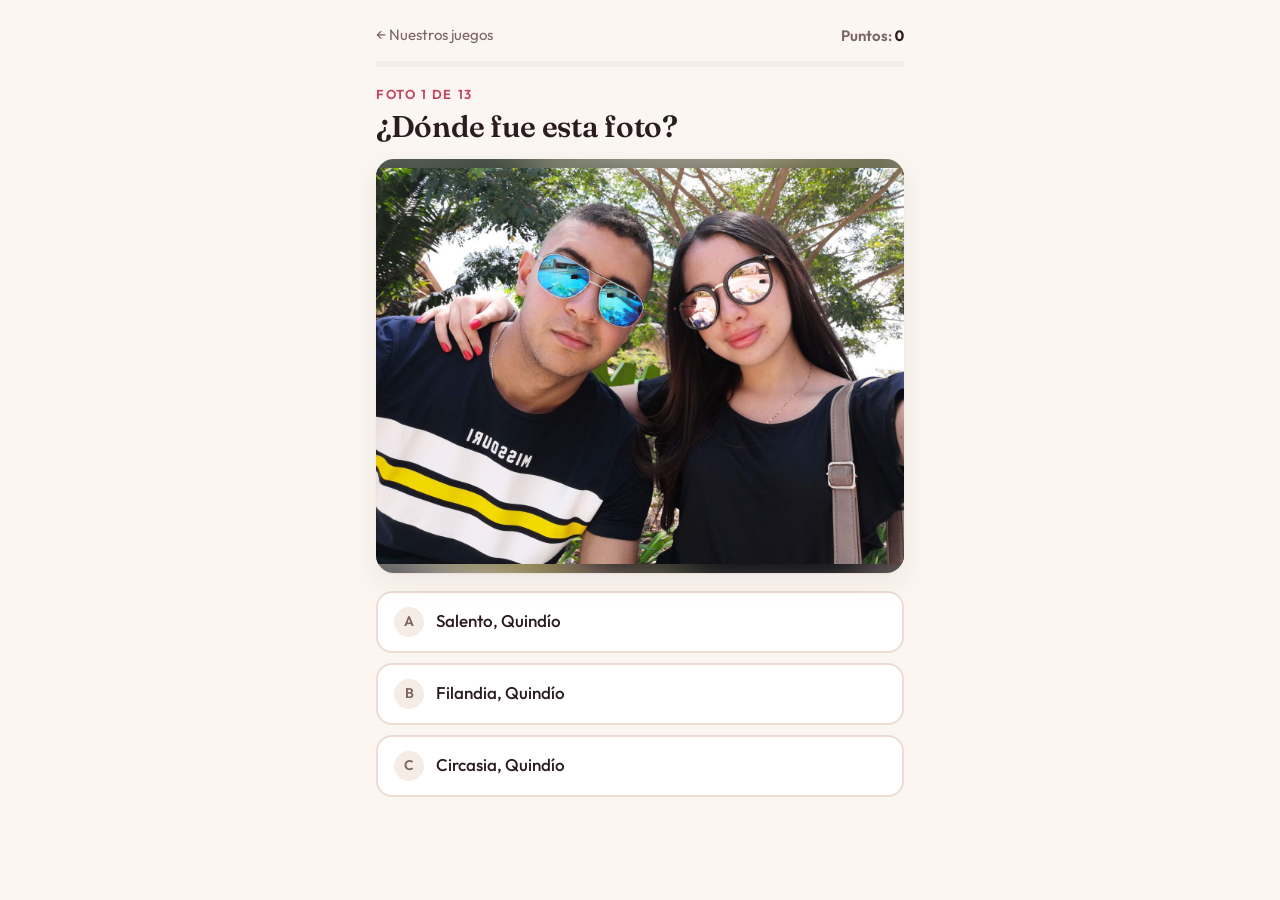
==== donde-fue/index.html @ fe11af91 "Juegos de pareja: sopa de letras y ¿Dónde fue? Portada con los juegos, sopa de letras con 16 palabra" ====
<!doctype html>
<html lang="es">
<head>
  <meta charset="utf-8">
  <meta name="viewport" content="width=device-width, initial-scale=1, viewport-fit=cover">
  <title>¿Dónde fue?</title>
  <link rel="preconnect" href="https://fonts.googleapis.com">
  <link rel="preconnect" href="https://fonts.gstatic.com" crossorigin>
  <link href="https://fonts.googleapis.com/css2?family=Fraunces:opsz,wght@9..144,500;9..144,600&family=Outfit:wght@400;500;600&display=swap" rel="stylesheet">
  <link rel="stylesheet" href="../estilos.css">
  <style>
    .contenedor { max-width: 560px; }
    .arriba { display: flex; align-items: center; justify-content: space-between; gap: 12px; margin-bottom: 14px; }
    .puntos { font: 600 15px/1 var(--font-ui); color: var(--muted); font-variant-numeric: tabular-nums; }
    .puntos strong { color: var(--text); }

    .progreso { height: 6px; background: var(--surface-2); border-radius: 99px; overflow: hidden; margin-bottom: 18px; }
    .progreso div { height: 100%; width: 0; background: var(--accent); border-radius: 99px; transition: width .35s ease; }

    .pregunta { font-size: clamp(24px, 6.5vw, 30px); margin-bottom: 14px; }
    .contador { font-size: 13px; letter-spacing: .12em; text-transform: uppercase; color: var(--accent); font-weight: 600; margin-bottom: 6px; }

    .foto {
      position: relative;
      width: 100%;
      height: min(46vh, 133vw);
      height: min(46dvh, 133vw);
      border-radius: var(--radius);
      overflow: hidden;
      background: var(--surface-2);
      box-shadow: var(--shadow);
    }
    .foto .fondo {
      position: absolute; inset: -30px;
      background-size: cover; background-position: center;
      filter: blur(24px) brightness(.8);
    }
    .foto img {
      position: relative;
      width: 100%; height: 100%;
      object-fit: contain;
      display: block;
    }

    .opciones { display: grid; gap: 10px; margin: 18px 0 0; padding: 0; list-style: none; }
    .opcion {
      width: 100%;
      appearance: none;
      text-align: left;
      font: 500 17px/1.3 var(--font-ui);
      color: var(--text);
      background: var(--surface);
      border: 2px solid var(--border);
      border-radius: 16px;
      padding: 14px 16px;
      cursor: pointer;
      display: flex; align-items: center; gap: 12px;
      transition: border-color .15s ease, background .15s ease, transform .1s ease;
    }
    .opcion:hover:not([disabled]) { border-color: var(--accent); }
    .opcion:active:not([disabled]) { transform: scale(.98); }
    .opcion:focus-visible { outline: 2px solid var(--accent); outline-offset: 2px; }
    .opcion .letra {
      flex: none;
      width: 30px; height: 30px; border-radius: 50%;
      display: grid; place-items: center;
      background: var(--surface-2); color: var(--muted);
      font-size: 14px; font-weight: 600;
    }
    .opcion[disabled] { cursor: default; }
    .opcion.bien { border-color: var(--success); background: color-mix(in srgb, var(--success) 14%, var(--surface)); }
    .opcion.bien .letra { background: var(--success); color: #fff; }
    .opcion.mal { border-color: var(--error); background: color-mix(in srgb, var(--error) 12%, var(--surface)); }
    .opcion.mal .letra { background: var(--error); color: #fff; }
    .opcion.apagada { opacity: .5; }

    .resultado { min-height: 24px; margin: 14px 0 0; font-size: 16px; }
    .resultado strong { font-family: var(--font-display); font-size: 19px; }
    .siguiente { width: 100%; justify-content: center; margin-top: 14px; padding: 15px; font-size: 17px; }

    /* Final */
    .final { text-align: center; padding-top: 8px; }
    .final .grande { font: 600 clamp(64px, 20vw, 92px)/1 var(--font-display); color: var(--accent); margin: 10px 0 4px; }
    .final .grande small { font-size: .4em; color: var(--muted); }
    .final h2 { font-size: clamp(24px, 6.5vw, 30px); margin: 10px 0 6px; }
    .final p { color: var(--muted); margin: 0; }
    .final .acciones { display: flex; flex-wrap: wrap; gap: 10px; justify-content: center; margin: 22px 0 26px; }
    .repaso { list-style: none; padding: 0; margin: 0; display: grid; grid-template-columns: repeat(auto-fill, minmax(150px, 1fr)); gap: 10px; text-align: left; }
    .repaso li { background: var(--surface); border: 1px solid var(--border); border-radius: 14px; overflow: hidden; }
    .repaso img { width: 100%; aspect-ratio: 1; object-fit: cover; display: block; }
    .repaso div { padding: 8px 10px; font-size: 13px; line-height: 1.3; }
    .repaso .marca { font-weight: 600; }
    .repaso .marca.si { color: var(--success); }
    .repaso .marca.no { color: var(--error); }

    .aviso {
      position: fixed; left: 50%; bottom: 24px;
      transform: translateX(-50%) translateY(20px);
      background: var(--text); color: var(--bg);
      padding: 10px 18px; border-radius: 999px;
      font-size: 15px; opacity: 0; pointer-events: none;
      transition: opacity .2s ease, transform .2s ease;
      width: max-content; max-width: calc(100vw - 32px); text-align: center;
    }
    .aviso.visible { opacity: 1; transform: translateX(-50%) translateY(0); }
    [hidden] { display: none !important; }
  </style>
</head>
<body>
  <main class="contenedor">
    <div class="arriba">
      <a class="volver" href="../">← Nuestros juegos</a>
      <span class="puntos">Puntos: <strong id="puntos">0</strong></span>
    </div>
    <div class="progreso" aria-hidden="true"><div id="barra"></div></div>

    <section id="juego">
      <div class="contador" id="contador"></div>
      <h1 class="pregunta" id="pregunta"></h1>
      <div class="foto">
        <div class="fondo" id="fondo"></div>
        <img id="imagen" alt="">
      </div>
      <ul class="opciones" id="opciones"></ul>
      <p class="resultado" id="resultado" aria-live="polite"></p>
      <button class="boton principal siguiente" id="btn-siguiente" type="button" hidden>Siguiente →</button>
    </section>

    <section id="final" class="final" hidden>
      <div class="contador">Resultado</div>
      <div class="grande"><span id="final-puntos"></span><small id="final-total"></small></div>
      <h2 id="final-mensaje"></h2>
      <p>Abajo está el repaso con la respuesta de cada foto.</p>
      <div class="acciones">
        <button class="boton principal" id="btn-compartir" type="button">Enviar mi puntaje</button>
        <button class="boton" id="btn-otra" type="button">Jugar otra vez</button>
      </div>
      <ul class="repaso" id="repaso"></ul>
    </section>
  </main>

  <div class="aviso" id="aviso" role="status"></div>

  <script>
  // =====================================================================
  //  PARA EDITAR: una entrada por foto. La PRIMERA opción es la correcta;
  //  el juego las revuelve. "nota" (opcional) aparece después de responder.
  // =====================================================================
  const FOTOS = [
    { foto: "01.jpg", opciones: ["Salento, Quindío", "Filandia, Quindío", "Circasia, Quindío"],
      nota: "A un ratico de Armenia, la ciudad inesperada 😉" },
    { foto: "02.jpg", opciones: ["Isla Paraíso, Cartagena", "Isla Grande, Cartagena", "Tierra Bomba, Cartagena"] },
    { foto: "03.jpg", opciones: ["Chía, en las afueras de Bogotá", "Usaquén, Bogotá", "Zona T, Bogotá"] },
    { foto: "04.jpg", opciones: ["Centro histórico de Santa Marta", "Getsemaní, Cartagena", "Centro histórico de Mompox"] },
    { foto: "05.jpg", opciones: ["El Poblado, Medellín", "Laureles, Medellín", "Envigado, Antioquia"] },
    { foto: "06.jpg", pregunta: "Esta tiene trampa: ¿dónde fue?",
      opciones: ["Santorini paisa: sin pasaporte ni visa", "Santorini, Grecia: el original", "Mykonos, Grecia: el primo de Santorini"],
      nota: "Grecia sin salir de Medellín. La de verdad sigue pendiente ✈️" },
    { foto: "07.jpg", opciones: ["Universidad Nacional, Medellín", "Universidad de Antioquia, Medellín", "Universidad EAFIT, Medellín"],
      nota: "Tapamos el diploma para no regalar la respuesta 🎓" },
    { foto: "08.jpg", opciones: ["Puerta de Alcalá, Madrid", "Puerta de Toledo, Madrid", "Arco de la Victoria, Madrid"] },
    { foto: "09.jpg", opciones: ["Arco del Triunfo, París", "Arco del Carrusel, París", "Gran Arco de La Défense, París"],
      nota: "La ciudad más histórica, según David." },
    { foto: "10.jpg", opciones: ["Palacio de Versalles", "Palacio de Fontainebleau", "Castillo de Chantilly"] },
    { foto: "11.jpg", opciones: ["Phillip Island, Melbourne", "Kangaroo Island, Adelaide", "Rottnest Island, Perth"],
      nota: "El nombre engaña: Kangaroo Island queda en Adelaide 🦘" },
    { foto: "12.jpg", opciones: ["Monkey Forest de Ubud, Bali", "Templo de Uluwatu, Bali", "Bosque de Sangeh, Bali"] },
    { foto: "13.jpg", opciones: ["Barossa Valley, Adelaide", "Yarra Valley, Melbourne", "Hunter Valley, Sídney"] },
  ];
  const PREGUNTA_NORMAL = "¿Dónde fue esta foto?";
  // =====================================================================

  const CLAVE = "donde-fue-v1";
  const $ = id => document.getElementById(id);

  // Orden de opciones revuelto, pero igual en los dos celulares
  function mulberry32(a) {
    return function () {
      a |= 0; a = a + 0x6D2B79F5 | 0;
      let t = Math.imul(a ^ a >>> 15, 1 | a);
      t = t + Math.imul(t ^ t >>> 7, 61 | t) ^ t;
      return ((t ^ t >>> 14) >>> 0) / 4294967296;
    };
  }
  const ORDENES = FOTOS.map((f, i) => {
    const azar = mulberry32(7919 * (i + 1));
    const idx = f.opciones.map((_, k) => k);
    for (let k = idx.length - 1; k > 0; k--) { const j = Math.floor(azar() * (k + 1)); [idx[k], idx[j]] = [idx[j], idx[k]]; }
    return idx;
  });

  function leer() {
    try { const v = JSON.parse(localStorage.getItem(CLAVE)); if (v && Array.isArray(v.respuestas)) return v; } catch (e) {}
    return null;
  }
  let estado = leer() || { respuestas: [] }; // respuestas[i] = índice de opción elegida (0 = correcta)
  function guardar() { try { localStorage.setItem(CLAVE, JSON.stringify(estado)); } catch (e) {} }
  const puntos = () => estado.respuestas.filter(r => r === 0).length;

  let actual = 0;

  function mostrarPregunta(i) {
    actual = i;
    const f = FOTOS[i];
    $("contador").textContent = `Foto ${i + 1} de ${FOTOS.length}`;
    $("pregunta").textContent = f.pregunta || PREGUNTA_NORMAL;
    $("imagen").src = "fotos/" + f.foto;
    $("fondo").style.backgroundImage = `url("fotos/${f.foto}")`;
    $("resultado").textContent = "";
    $("btn-siguiente").hidden = true;
    const ul = $("opciones");
    ul.replaceChildren();
    ORDENES[i].forEach((k, pos) => {
      const li = document.createElement("li");
      const b = document.createElement("button");
      b.className = "opcion"; b.type = "button"; b.dataset.k = k;
      b.innerHTML = `<span class="letra">${"ABC"[pos]}</span><span></span>`;
      b.lastChild.textContent = f.opciones[k];
      b.addEventListener("click", () => responder(i, k));
      li.appendChild(b); ul.appendChild(li);
    });
    if (FOTOS[i + 1]) new Image().src = "fotos/" + FOTOS[i + 1].foto; // precarga
    pintarProgreso();
    window.scrollTo({ top: 0, behavior: "smooth" });
  }

  function responder(i, k) {
    if (estado.respuestas[i] !== undefined) return;
    estado.respuestas[i] = k;
    guardar();
    const f = FOTOS[i];
    document.querySelectorAll(".opcion").forEach(b => {
      const kb = +b.dataset.k;
      b.disabled = true;
      if (kb === 0) b.classList.add("bien");
      else if (kb === k) b.classList.add("mal");
      else b.classList.add("apagada");
    });
    const r = $("resultado");
    r.replaceChildren();
    const s = document.createElement("strong");
    s.textContent = k === 0 ? "¡Correcto! " : "¡Nop! ";
    r.appendChild(s);
    r.append(k === 0 ? (f.nota || "") : `Fue en ${f.opciones[0]}. ${f.nota || ""}`);
    if (navigator.vibrate) navigator.vibrate(k === 0 ? 30 : [40, 60, 40]);
    const btn = $("btn-siguiente");
    btn.textContent = i === FOTOS.length - 1 ? "Ver mi resultado →" : "Siguiente →";
    btn.hidden = false;
    btn.focus({ preventScroll: true });
    btn.scrollIntoView({ block: "nearest", behavior: "smooth" });
    pintarProgreso();
  }

  function pintarProgreso() {
    $("puntos").textContent = puntos();
    $("barra").style.width = (estado.respuestas.filter(r => r !== undefined && r !== null).length / FOTOS.length * 100) + "%";
  }

  $("btn-siguiente").addEventListener("click", () => {
    if (actual < FOTOS.length - 1) mostrarPregunta(actual + 1); else mostrarFinal();
  });

  function mensajeFinal(p, t) {
    if (p === t) return "¡Perfecto! Te sabes nuestra historia de memoria 💕";
    if (p >= t - 3) return "¡Casi perfecto! Se nota que estuviste ahí 😉";
    if (p >= Math.ceil(t / 2)) return "Nada mal… pero toca repasar el álbum 📸";
    return "¿Seguro que tú estuviste en esos viajes? 😅";
  }

  function mostrarFinal() {
    $("juego").hidden = true;
    $("final").hidden = false;
    const p = puntos(), t = FOTOS.length;
    $("final-puntos").textContent = p;
    $("final-total").textContent = "/" + t;
    $("final-mensaje").textContent = mensajeFinal(p, t);
    const ul = $("repaso");
    ul.replaceChildren();
    FOTOS.forEach((f, i) => {
      const li = document.createElement("li");
      const ok = estado.respuestas[i] === 0;
      li.innerHTML = `<img loading="lazy" alt=""><div><span class="marca ${ok ? "si" : "no"}">${ok ? "✓" : "✗"}</span> <span></span></div>`;
      li.querySelector("img").src = "fotos/" + f.foto;
      li.querySelector("div span:last-child").textContent = f.opciones[0];
      ul.appendChild(li);
    });
    $("barra").style.width = "100%";
    window.scrollTo({ top: 0 });
  }

  $("btn-otra").addEventListener("click", () => {
    estado = { respuestas: [] }; guardar();
    $("final").hidden = true; $("juego").hidden = false;
    mostrarPregunta(0);
  });

  $("btn-compartir").addEventListener("click", async () => {
    const texto = `Saqué ${puntos()}/${FOTOS.length} en «¿Dónde fue?» 📸 ¿Me ganas?`;
    const url = location.origin + location.pathname;
    try { if (navigator.share) { await navigator.share({ text: texto, url }); return; } }
    catch (e) { if (e.name === "AbortError") return; }
    try { await navigator.clipboard.writeText(texto + " " + url); avisar("Copiado. Pégalo en el chat de tu pareja."); }
    catch (e) { prompt("Copia este mensaje:", texto + " " + url); }
  });

  let tAviso;
  function avisar(txt) {
    const a = $("aviso");
    a.textContent = txt; a.classList.add("visible");
    clearTimeout(tAviso); tAviso = setTimeout(() => a.classList.remove("visible"), 3000);
  }

  // Retomar donde quedó
  const respondidas = estado.respuestas.length;
  if (respondidas >= FOTOS.length) mostrarFinal();
  else mostrarPregunta(respondidas);
  </script>
</body>
</html>
---- estilos.css ----
/* Estilos compartidos por todos los juegos */
:root {
  --bg: #fbf6f1;
  --surface: #ffffff;
  --surface-2: #f5ece5;
  --text: #2b1d1f;
  --muted: #7a6466;
  --accent: #c2415d;
  --accent-ink: #ffffff;
  --accent-soft: #f7dfe5;
  --border: #ecdcd3;
  --error: #d24b3e;
  --success: #2e8a57;
  --shadow: 0 1px 2px rgba(70, 25, 35, .05), 0 10px 30px rgba(70, 25, 35, .07);
  --radius: 18px;
  --font-display: "Fraunces", Georgia, serif;
  --font-ui: "Outfit", system-ui, -apple-system, "Segoe UI", sans-serif;
  color-scheme: light;
}

@media (prefers-color-scheme: dark) {
  :root:not([data-theme="light"]) {
    --bg: #1b1315;
    --surface: #251a1d;
    --surface-2: #2f2226;
    --text: #f6e9e6;
    --muted: #b49c9f;
    --accent: #f07a93;
    --accent-ink: #2a0f16;
    --accent-soft: #46232c;
    --border: #3d2c30;
    --error: #ff7b6e;
    --success: #5cc98b;
    --shadow: 0 1px 2px rgba(0, 0, 0, .3), 0 10px 30px rgba(0, 0, 0, .25);
    color-scheme: dark;
  }
}

:root[data-theme="dark"] {
  --bg: #1b1315;
  --surface: #251a1d;
  --surface-2: #2f2226;
  --text: #f6e9e6;
  --muted: #b49c9f;
  --accent: #f07a93;
  --accent-ink: #2a0f16;
  --accent-soft: #46232c;
  --border: #3d2c30;
  --error: #ff7b6e;
  --success: #5cc98b;
  --shadow: 0 1px 2px rgba(0, 0, 0, .3), 0 10px 30px rgba(0, 0, 0, .25);
  color-scheme: dark;
}

* { box-sizing: border-box; }

html { -webkit-text-size-adjust: 100%; }

body {
  margin: 0;
  background: var(--bg);
  color: var(--text);
  font-family: var(--font-ui);
  font-size: 16px;
  line-height: 1.5;
  -webkit-font-smoothing: antialiased;
}

a { color: var(--accent); }

h1, h2, h3 {
  font-family: var(--font-display);
  font-weight: 600;
  line-height: 1.15;
  margin: 0;
  letter-spacing: -.01em;
}

.contenedor {
  width: 100%;
  max-width: 1040px;
  margin: 0 auto;
  padding: 24px 16px 48px;
}

.boton {
  appearance: none;
  border: 1px solid var(--border);
  background: var(--surface);
  color: var(--text);
  font: 500 15px/1 var(--font-ui);
  padding: 11px 16px;
  border-radius: 999px;
  cursor: pointer;
  display: inline-flex;
  align-items: center;
  gap: 8px;
  text-decoration: none;
  transition: transform .12s ease, background .15s ease;
}
.boton:hover { background: var(--surface-2); }
.boton:active { transform: scale(.97); }
.boton:focus-visible { outline: 2px solid var(--accent); outline-offset: 2px; }
.boton.principal {
  background: var(--accent);
  border-color: var(--accent);
  color: var(--accent-ink);
}
.boton.principal:hover { filter: brightness(1.06); background: var(--accent); }
.boton[disabled] { opacity: .45; cursor: default; }

.volver {
  display: inline-flex;
  align-items: center;
  gap: 6px;
  color: var(--muted);
  text-decoration: none;
  font-size: 15px;
}
.volver:hover { color: var(--accent); }
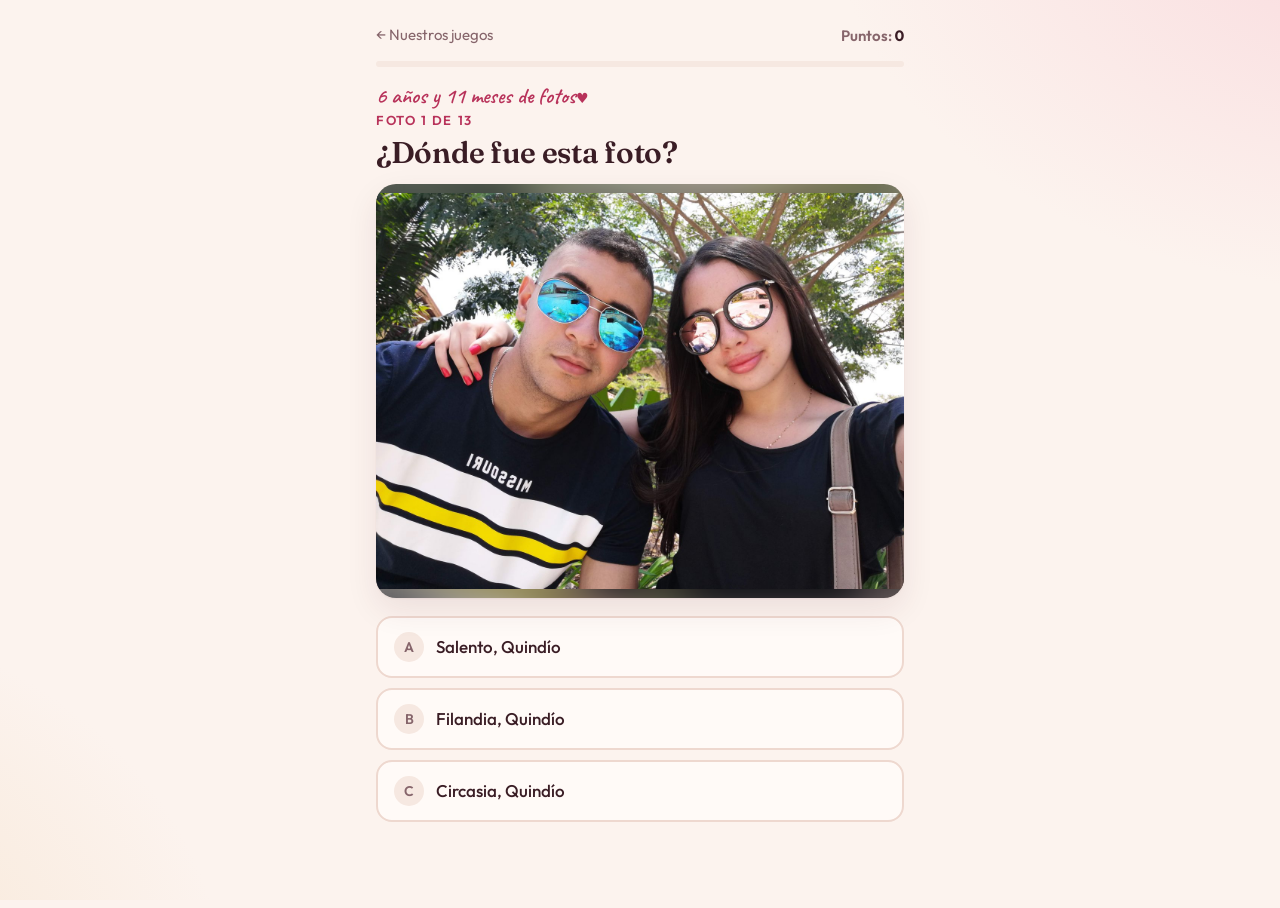
==== commit 75c2eb5c: "Diseño de aniversario: 6 años y 11 meses Portada con collage de polaroids, tarjetas con fotos, color" ====
--- a/donde-fue/index.html
+++ b/donde-fue/index.html
@@ -6,7 +6,7 @@
   <title>¿Dónde fue?</title>
   <link rel="preconnect" href="https://fonts.googleapis.com">
   <link rel="preconnect" href="https://fonts.gstatic.com" crossorigin>
-  <link href="https://fonts.googleapis.com/css2?family=Fraunces:opsz,wght@9..144,500;9..144,600&family=Outfit:wght@400;500;600&display=swap" rel="stylesheet">
+  <link href="https://fonts.googleapis.com/css2?family=Caveat:wght@600&family=Fraunces:opsz,wght@9..144,500;9..144,600&family=Outfit:wght@400;500;600&display=swap" rel="stylesheet">
   <link rel="stylesheet" href="../estilos.css">
   <style>
     .contenedor { max-width: 560px; }
@@ -80,6 +80,9 @@
 
     /* Final */
     .final { text-align: center; padding-top: 8px; }
+    .final .foto-final { width: 170px; margin: 6px auto 22px; transform: rotate(3deg); }
+    .final .foto-final figcaption { font-size: 21px; }
+    .cinta-pregunta { display: block; margin-bottom: 4px; }
     .final .grande { font: 600 clamp(64px, 20vw, 92px)/1 var(--font-display); color: var(--accent); margin: 10px 0 4px; }
     .final .grande small { font-size: .4em; color: var(--muted); }
     .final h2 { font-size: clamp(24px, 6.5vw, 30px); margin: 10px 0 6px; }
@@ -115,6 +118,7 @@
     <div class="progreso" aria-hidden="true"><div id="barra"></div></div>
 
     <section id="juego">
+      <span class="cinta cinta-pregunta">6 años y 11 meses de fotos</span>
       <div class="contador" id="contador"></div>
       <h1 class="pregunta" id="pregunta"></h1>
       <div class="foto">
@@ -127,6 +131,7 @@
     </section>
 
     <section id="final" class="final" hidden>
+      <figure class="polaroid foto-final"><img src="../fotos/13.jpg" alt="Brindando juntos"><figcaption>por muchas fotos más</figcaption></figure>
       <div class="contador">Resultado</div>
       <div class="grande"><span id="final-puntos"></span><small id="final-total"></small></div>
       <h2 id="final-mensaje"></h2>
@@ -285,6 +290,7 @@
       ul.appendChild(li);
     });
     $("barra").style.width = "100%";
+    $("puntos").textContent = p;
     window.scrollTo({ top: 0 });
   }
 
--- a/estilos.css
+++ b/estilos.css
@@ -1,54 +1,73 @@
-/* Estilos compartidos por todos los juegos */
+/* Estilos compartidos por todos los juegos — edición aniversario */
 :root {
-  --bg: #fbf6f1;
-  --surface: #ffffff;
-  --surface-2: #f5ece5;
-  --text: #2b1d1f;
-  --muted: #7a6466;
-  --accent: #c2415d;
+  --bg: #fcf3ee;
+  --bg-glow-1: #f9d9dd;
+  --bg-glow-2: #f6e4cf;
+  --surface: #fffaf7;
+  --surface-2: #f6e8e1;
+  --text: #3a1d25;
+  --muted: #86656b;
+  --accent: #b8325a;
   --accent-ink: #ffffff;
-  --accent-soft: #f7dfe5;
-  --border: #ecdcd3;
+  --accent-soft: #f8dbe2;
+  --gold: #b48a3c;
+  --border: #eed8cf;
   --error: #d24b3e;
   --success: #2e8a57;
-  --shadow: 0 1px 2px rgba(70, 25, 35, .05), 0 10px 30px rgba(70, 25, 35, .07);
-  --radius: 18px;
+  --paper: #ffffff;
+  --paper-ink: #4a2a31;
+  --shadow: 0 1px 2px rgba(80, 25, 40, .06), 0 12px 32px rgba(80, 25, 40, .09);
+  --shadow-photo: 0 2px 4px rgba(60, 20, 30, .12), 0 16px 36px rgba(60, 20, 30, .18);
+  --radius: 20px;
   --font-display: "Fraunces", Georgia, serif;
   --font-ui: "Outfit", system-ui, -apple-system, "Segoe UI", sans-serif;
+  --font-script: "Caveat", "Segoe Print", cursive;
   color-scheme: light;
 }
 
 @media (prefers-color-scheme: dark) {
   :root:not([data-theme="light"]) {
-    --bg: #1b1315;
-    --surface: #251a1d;
-    --surface-2: #2f2226;
-    --text: #f6e9e6;
-    --muted: #b49c9f;
-    --accent: #f07a93;
+    --bg: #1a0e12;
+    --bg-glow-1: #3a1522;
+    --bg-glow-2: #2c1d14;
+    --surface: #25161b;
+    --surface-2: #311e24;
+    --text: #f8e9e6;
+    --muted: #bb9ca1;
+    --accent: #f2829f;
     --accent-ink: #2a0f16;
-    --accent-soft: #46232c;
-    --border: #3d2c30;
+    --accent-soft: #4a2230;
+    --gold: #e0bf7d;
+    --border: #3f2a30;
     --error: #ff7b6e;
     --success: #5cc98b;
-    --shadow: 0 1px 2px rgba(0, 0, 0, .3), 0 10px 30px rgba(0, 0, 0, .25);
+    --paper: #f7efe9;
+    --paper-ink: #4a2a31;
+    --shadow: 0 1px 2px rgba(0, 0, 0, .3), 0 12px 32px rgba(0, 0, 0, .3);
+    --shadow-photo: 0 2px 4px rgba(0, 0, 0, .4), 0 18px 40px rgba(0, 0, 0, .45);
     color-scheme: dark;
   }
 }
 
 :root[data-theme="dark"] {
-  --bg: #1b1315;
-  --surface: #251a1d;
-  --surface-2: #2f2226;
-  --text: #f6e9e6;
-  --muted: #b49c9f;
-  --accent: #f07a93;
+  --bg: #1a0e12;
+  --bg-glow-1: #3a1522;
+  --bg-glow-2: #2c1d14;
+  --surface: #25161b;
+  --surface-2: #311e24;
+  --text: #f8e9e6;
+  --muted: #bb9ca1;
+  --accent: #f2829f;
   --accent-ink: #2a0f16;
-  --accent-soft: #46232c;
-  --border: #3d2c30;
+  --accent-soft: #4a2230;
+  --gold: #e0bf7d;
+  --border: #3f2a30;
   --error: #ff7b6e;
   --success: #5cc98b;
-  --shadow: 0 1px 2px rgba(0, 0, 0, .3), 0 10px 30px rgba(0, 0, 0, .25);
+  --paper: #f7efe9;
+  --paper-ink: #4a2a31;
+  --shadow: 0 1px 2px rgba(0, 0, 0, .3), 0 12px 32px rgba(0, 0, 0, .3);
+  --shadow-photo: 0 2px 4px rgba(0, 0, 0, .4), 0 18px 40px rgba(0, 0, 0, .45);
   color-scheme: dark;
 }
 
@@ -58,12 +77,18 @@
 
 body {
   margin: 0;
-  background: var(--bg);
+  min-height: 100vh;
+  background-color: var(--bg);
+  background-image:
+    radial-gradient(60rem 40rem at 110% -10%, var(--bg-glow-1), transparent 60%),
+    radial-gradient(50rem 40rem at -20% 110%, var(--bg-glow-2), transparent 60%);
+  background-attachment: fixed;
   color: var(--text);
   font-family: var(--font-ui);
   font-size: 16px;
   line-height: 1.5;
   -webkit-font-smoothing: antialiased;
+  overflow-x: hidden;
 }
 
 a { color: var(--accent); }
@@ -71,7 +96,7 @@
 h1, h2, h3 {
   font-family: var(--font-display);
   font-weight: 600;
-  line-height: 1.15;
+  line-height: 1.12;
   margin: 0;
   letter-spacing: -.01em;
 }
@@ -81,6 +106,39 @@
   max-width: 1040px;
   margin: 0 auto;
   padding: 24px 16px 48px;
+}
+
+/* Frase manuscrita con corazón: "6 años y 11 meses ♥" */
+.cinta {
+  display: inline-flex;
+  align-items: center;
+  gap: 6px;
+  font: 600 22px/1 var(--font-script);
+  color: var(--accent);
+}
+.cinta::after { content: "♥"; font-family: var(--font-ui); font-size: 14px; }
+
+/* Foto tipo polaroid */
+.polaroid {
+  margin: 0;
+  background: var(--paper);
+  padding: 8px 8px 0;
+  border-radius: 3px;
+  box-shadow: var(--shadow-photo);
+}
+.polaroid img {
+  display: block;
+  width: 100%;
+  aspect-ratio: 4 / 5;
+  object-fit: cover;
+  object-position: 50% 30%;
+  border-radius: 1px;
+}
+.polaroid figcaption {
+  font: 600 20px/1 var(--font-script);
+  color: var(--paper-ink);
+  text-align: center;
+  padding: 10px 4px 12px;
 }
 
 .boton {
@@ -118,3 +176,11 @@
   font-size: 15px;
 }
 .volver:hover { color: var(--accent); }
+
+.pie {
+  text-align: center;
+  color: var(--muted);
+  font: 600 22px/1.2 var(--font-script);
+  padding: 36px 16px 28px;
+}
+.pie span { color: var(--accent); font-family: var(--font-ui); font-size: 15px; }
